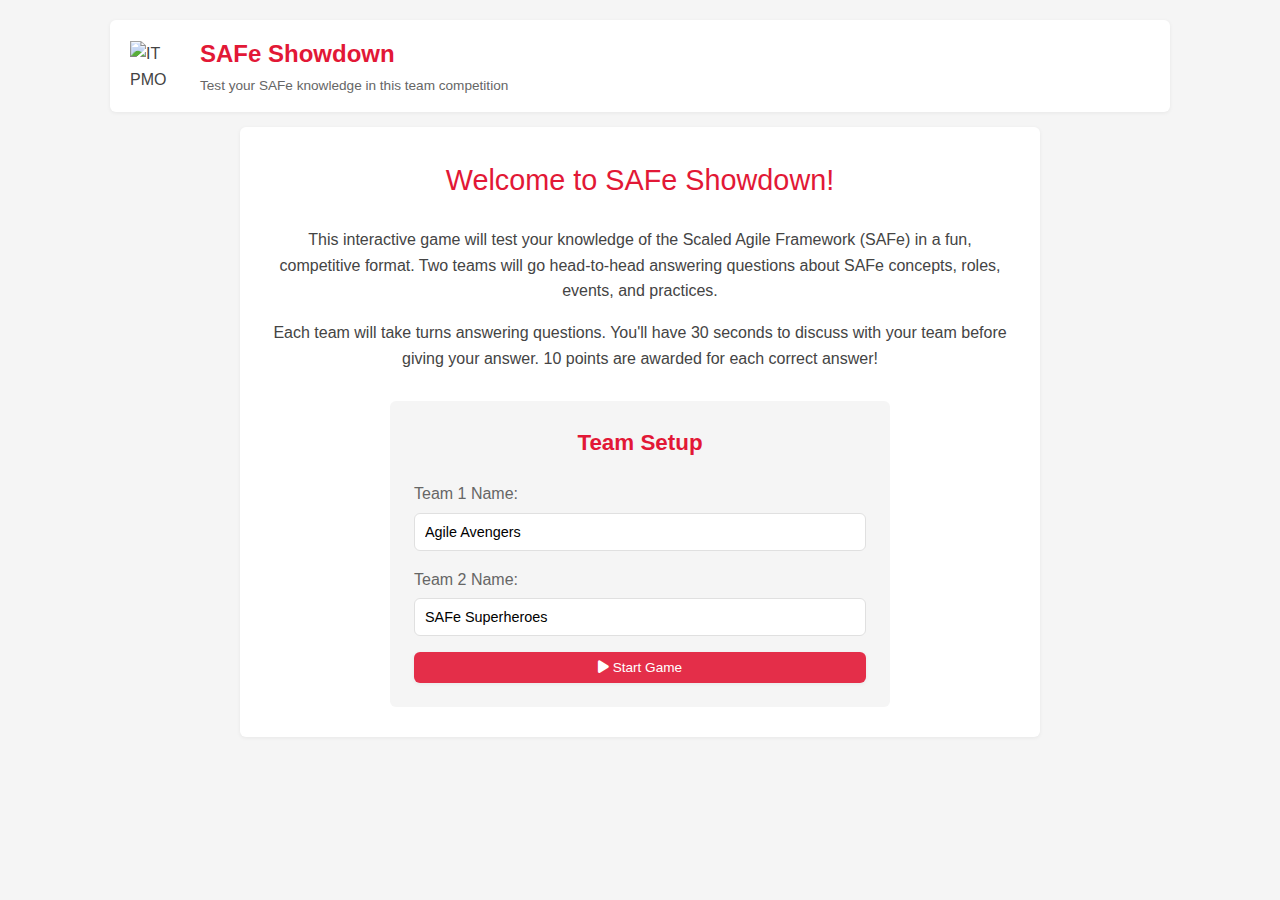
==== index.html @ 417c9593 "Add files via upload" ====
<!DOCTYPE html>
<html lang="en">
<head>
    <meta charset="UTF-8">
    <meta name="viewport" content="width=device-width, initial-scale=1.0">
    <title>SAFe Showdown</title>
    <!-- Add Font Awesome for icons -->
    <link rel="stylesheet" href="https://cdnjs.cloudflare.com/ajax/libs/font-awesome/6.4.0/css/all.min.css">
    <link rel="stylesheet" href="styles.css">
</head>
<body>
    <div class="container">
        <!-- Header with scores -->
        <header class="header">
            <div class="logo">
                <img src="logo.png" alt="IT PMO American Red Cross Logo">
            </div>
            <div class="header-with-scores">
                <div class="title-area">
                    <h1>SAFe Showdown</h1>
                    <p>Test your SAFe knowledge in this team competition</p>
                </div>
                <div class="scores-area" id="scores-section">
                    <div class="team-score-header">
                        <div class="team-name-small" id="team1-display">Agile Avengers</div>
                        <div class="score-value-header" id="team1-score">0</div>
                    </div>
                    <div class="team-score-header">
                        <div class="team-name-small" id="team2-display">SAFe Superheroes</div>
                        <div class="score-value-header" id="team2-score">0</div>
                    </div>
                </div>
            </div>
        </header>

        <!-- Introduction Screen -->
        <div id="intro-screen" class="intro-screen">
            <div class="intro-title">Welcome to SAFe Showdown!</div>
            <div class="intro-description">
                <p>This interactive game will test your knowledge of the Scaled Agile Framework (SAFe) in a fun, competitive format. Two teams will go head-to-head answering questions about SAFe concepts, roles, events, and practices.</p>
                <p>Each team will take turns answering questions. You'll have 30 seconds to discuss with your team before giving your answer. 10 points are awarded for each correct answer!</p>
            </div>
            
            <div class="team-setup">
                <h2 class="setup-title">Team Setup</h2>
                <div class="form-group">
                    <label for="team1-name">Team 1 Name:</label>
                    <input type="text" id="team1-name" placeholder="Enter team name..." value="Agile Avengers">
                </div>
                <div class="form-group">
                    <label for="team2-name">Team 2 Name:</label>
                    <input type="text" id="team2-name" placeholder="Enter team name..." value="SAFe Superheroes">
                </div>
                <button class="btn btn-primary btn-block" id="start-game-btn">
                    <i class="fas fa-play btn-icon"></i> Start Game
                </button>
            </div>
        </div>

        <!-- Game Screen (initially hidden) -->
        <div id="game-screen" style="display: none;">
            <!-- Game Area -->
            <div class="game-area">
                <div class="game-header">
                    <div class="info-section">
                        <div class="question-number">Question <span id="current-question">1</span> of <span id="total-questions">12</span></div>
                        <div class="timer-container">
                            <div class="timer" id="timer">30s</div>
                            <div class="timer-controls">
                                <button class="btn btn-timer" id="start-timer-btn">
                                    <i class="fas fa-play btn-icon"></i> Start
                                </button>
                                <button class="btn btn-timer" id="stop-timer-btn">
                                    <i class="fas fa-pause btn-icon"></i> Stop
                                </button>
                            </div>
                            <div class="timer-progress">
                                <div class="timer-bar" id="timer-progress"></div>
                            </div>
                        </div>
                    </div>
                </div>
                
                <h2 class="question-title" id="question-text">What are the four Core Values of SAFe?</h2>
                
                <div class="content-area">
                    <div class="visual-area" id="question-visual">
                        <!-- Visual content will be inserted here -->
                        <div class="difficulty-tag" id="difficulty-badge">Easy</div>
                    </div>
                                       
                    <div class="controls-area">
                        <button class="btn btn-success" id="team1-btn">
                            <i class="fas fa-check-circle btn-icon"></i>
                            <span id="team1-btn-text">Agile Avengers Correct (+10)</span>
                        </button>
                        <button class="btn btn-success" id="team2-btn">
                            <i class="fas fa-check-circle btn-icon"></i>
                            <span id="team2-btn-text">SAFe Superheroes Correct (+10)</span>
                        </button>
                        <button class="btn btn-primary" id="show-answer-btn">
                            <i class="fas fa-lightbulb btn-icon"></i> Show Answer
                        </button>
                        
                        <div class="answer-box" id="answer-container">
                            <div class="answer-title">Answer:</div>
                            <div id="answer-text">
                                <div class="value-box">Alignment</div>
                                <div class="value-box">Built-in Quality</div>
                                <div class="value-box">Transparency</div>
                                <div class="value-box">Program Execution</div>
                                <p>Learn more: <a href="https://www.scaledagile.com/resources/safe-core-values/">SAFe Core Values</a></p>
                            </div>
                        </div>
                    </div>
                </div>
                
                <!-- Updated navigation section with all buttons on the right and icons -->
                <div class="navigation">
                    <div class="navigation-right">
                        <button class="btn btn-secondary" id="prev-btn">
                            <i class="fas fa-arrow-left btn-icon"></i> Previous
                        </button>
                        <button class="btn btn-primary" id="next-btn">
                            <span>Next Question</span> <i class="fas fa-arrow-right btn-icon"></i>
                        </button>
                        <button class="btn btn-secondary" id="finish-early-btn">
                            <i class="fas fa-flag-checkered btn-icon"></i> Finish Game Early
                        </button>
                    </div>
                </div>
            </div>
        </div>

        <!-- Results Screen (initially hidden) -->
        <div class="game-over" id="game-over">
            <h2>Game Over!</h2>
            
            <div id="trophy-container" class="trophy">
                <!-- Trophy SVG will be inserted here -->
                <svg xmlns="http://www.w3.org/2000/svg" viewBox="0 0 100 100">
                    <path d="M50 10 L70 10 L70 20 L80 20 L80 40 C80 50 70 55 65 57 L65 75 L75 85 L55 85 L50 90 L45 85 L25 85 L35 75 L35 57 C30 55 20 50 20 40 L20 20 L30 20 L30 10 Z" fill="gold" stroke="#e21836" stroke-width="2" />
                    <circle cx="50" cy="35" r="15" fill="#e21836" />
                    <text x="50" y="40" text-anchor="middle" fill="white" font-size="12" font-weight="bold">1st</text>
                </svg>
            </div>
            
            <div class="winner-text" id="winner-text">Team 1 Wins!</div>
            
            <div class="results">
                <div class="result-item">
                    <span class="result-label">Total Questions:</span>
                    <span id="total-questions-result">12</span>
                </div>
                <div class="result-item" id="team1-stats">
                    <span class="result-label">Agile Avengers Score:</span>
                    <span>30</span>
                </div>
                <div class="result-item" id="team2-stats">
                    <span class="result-label">SAFe Superheroes Score:</span>
                    <span>20</span>
                </div>
            </div>
            
            <button class="btn btn-primary" id="restart-btn">
                <i class="fas fa-redo-alt btn-icon"></i> Play Again
            </button>
        </div>
    </div>

    <!-- JavaScript files - questions.js must be loaded first -->
    <script src="questions.js"></script>
    <script src="script.js"></script>
</body>
</html>
---- styles.css ----
/* SAFe Showdown - Refined UI Design with Subtle Buttons */
:root {
  --primary: #e21836;
  --primary-light: #f8383e;
  --primary-dark: #c01226;
  --primary-subtle: rgba(226, 24, 54, 0.9);
  --green: #6ac86a;
  --green-dark: #4e9a4e;
  --green-subtle: rgba(106, 200, 106, 0.9);
  --gray-dark: #444;
  --gray: #666;
  --gray-medium: #888;
  --gray-light: #e0e0e0;
  --gray-ultra-light: #f5f5f5;
  --gray-subtle: rgba(102, 102, 102, 0.85);
  --white: #fff;
  --shadow-subtle: 0 1px 4px rgba(0,0,0,0.06);
  --border-radius: 6px;
  --transition: all 0.2s ease;
  --font-main: 'Segoe UI', 'Arial', sans-serif;
}

* {
  box-sizing: border-box;
  margin: 0;
  padding: 0;
}

body {
  font-family: var(--font-main);
  background-color: var(--gray-ultra-light);
  color: var(--gray-dark);
  line-height: 1.6;
  -webkit-font-smoothing: antialiased;
  -moz-osx-font-smoothing: grayscale;
}

.container {
  max-width: 1100px;
  margin: 0 auto;
  padding: 20px;
}

/* Header */
.header {
  display: flex;
  align-items: center;
  background-color: var(--white);
  padding: 15px 20px;
  border-radius: var(--border-radius);
  box-shadow: var(--shadow-subtle);
  margin-bottom: 15px;
}

.logo {
  width: 50px;
  height: 50px;
  margin-right: 20px;
  flex-shrink: 0;
  overflow: hidden;
  display: flex;
  align-items: center;
  justify-content: center;
}

.logo img {
  width: 100%;
  height: 100%;
  object-fit: contain;
}

.header-content {
  flex: 1;
}

.header-with-scores {
  display: flex;
  justify-content: space-between;
  align-items: center;
  width: 100%;
}

.title-area h1 {
  color: var(--primary);
  font-size: 1.5rem;
  font-weight: 600;
  margin-bottom: 2px;
}

.title-area p {
  color: var(--gray);
  font-size: 0.85rem;
}

.scores-area {
  display: flex;
  gap: 30px;
}

.team-score-header {
  text-align: center;
}

.team-name-small {
  color: var(--primary);
  font-size: 0.9rem;
  font-weight: 600;
  margin-bottom: 3px;
}

.score-value-header {
  font-size: 1.8rem;
  font-weight: 700;
  color: var(--gray-dark);
  line-height: 1;
}

/* Game area */
.game-area {
  background-color: var(--white);
  border-radius: var(--border-radius);
  box-shadow: var(--shadow-subtle);
  padding: 20px;
  margin-bottom: 15px;
}

.game-header {
  display: flex;
  justify-content: space-between;
  align-items: center;
  margin-bottom: 15px;
  padding-bottom: 15px;
  border-bottom: 1px solid var(--gray-light);
}

.info-section {
  display: flex;
  align-items: center;
  gap: 15px;
}

.question-number {
  font-size: 0.9rem;
  color: var(--gray);
}

.timer-container {
  display: flex;
  align-items: center;
  gap: 10px;
}

.timer {
  background-color: var(--primary);
  color: var(--white);
  font-weight: 600;
  padding: 6px 14px;
  border-radius: 50px;
  font-size: 0.9rem;
  min-width: 50px;
  text-align: center;
}

.timer-controls {
  display: flex;
  gap: 5px;
}

.timer-progress {
  width: 100px;
  height: 3px;
  background-color: var(--gray-light);
  border-radius: 2px;
  overflow: hidden;
  margin-left: 5px;
}

.timer-bar {
  height: 100%;
  background-color: var(--primary);
  width: 100%;
  transition: width 1s linear;
}

.question-title {
  font-size: 1.4rem;
  font-weight: 600;
  color: var(--primary);
  margin-bottom: 20px;
}

.content-area {
  display: flex;
  gap: 20px;
}

.visual-area {
  flex: 1.5;
  background-color: var(--gray-ultra-light);
  border-radius: var(--border-radius);
  padding: 20px;
  position: relative;
  min-height: 300px;
  display: flex;
  align-items: center;
  justify-content: center;
}

.controls-area {
  flex: 1;
  display: flex;
  flex-direction: column;
  gap: 10px;
}

.difficulty-tag {
  position: absolute;
  top: 10px;
  right: 10px;
  background-color: var(--primary-subtle);
  color: var(--white);
  padding: 4px 10px;
  border-radius: 3px;
  font-size: 0.8rem;
  font-weight: 500;
}

.answer-box {
  background-color: var(--gray-ultra-light);
  border-radius: var(--border-radius);
  padding: 16px;
  margin-top: 10px;
  border-left: 3px solid var(--primary);
  display: none;
  max-height: 300px;
  overflow-y: auto;
}

.answer-title {
  font-weight: 600;
  color: var(--primary);
  margin-bottom: 8px;
}

.value-box {
  background: #ffebee;
  border-radius: 4px;
  padding: 8px 12px;
  margin: 5px;
  display: inline-block;
  font-weight: 500;
}

/* Navigation - Updated to align buttons to the right */
.navigation {
  display: flex;
  justify-content: flex-end; /* Align to the right */
  margin-top: 20px;
}

.navigation-right {
  display: flex;
  gap: 10px; /* Space between buttons */
}

/* Button styles - More subtle appearance with icons */
.btn {
  border: none;
  border-radius: var(--border-radius);
  font-family: var(--font-main);
  font-weight: 500;
  padding: 8px 12px;
  cursor: pointer;
  transition: var(--transition);
  font-size: 0.85rem;
  text-align: center;
  box-shadow: var(--shadow-subtle);
  display: flex;
  align-items: center;
  gap: 6px;
}

.btn:hover:not(:disabled) {
  transform: translateY(-1px);
  box-shadow: 0 2px 5px rgba(0,0,0,0.1);
}

.btn:active:not(:disabled) {
  transform: translateY(0);
  box-shadow: var(--shadow-subtle);
}

.btn:disabled {
  opacity: 0.5;
  cursor: not-allowed;
}

.btn-icon {
  font-size: 0.9rem;
}

.btn-primary {
  background-color: var(--primary-subtle);
  color: var(--white);
}

.btn-primary:hover:not(:disabled) {
  background-color: var(--primary);
}

.btn-secondary {
  background-color: var(--gray-subtle);
  color: var(--white);
}

.btn-secondary:hover:not(:disabled) {
  background-color: var(--gray-dark);
}

.btn-success {
  background-color: var(--green-subtle);
  color: var(--white);
}

.btn-success:hover:not(:disabled) {
  background-color: var(--green);
}

.btn-timer {
  background-color: var(--gray-subtle);
  color: var(--white);
  padding: 5px 8px;
  font-size: 0.75rem;
  min-width: unset;
}

/* Intro screen */
.intro-screen {
  padding: 30px;
  max-width: 800px;
  margin: 0 auto;
  background-color: var(--white);
  border-radius: var(--border-radius);
  box-shadow: var(--shadow-subtle);
}

.intro-title {
  font-size: 1.8rem;
  color: var(--primary);
  text-align: center;
  margin-bottom: 24px;
}

.intro-description {
  margin-bottom: 30px;
  text-align: center;
}

.intro-description p {
  margin-bottom: 16px;
}

.team-setup {
  max-width: 500px;
  margin: 0 auto;
  background-color: var(--gray-ultra-light);
  border-radius: var(--border-radius);
  padding: 24px;
}

.setup-title {
  font-size: 1.4rem;
  color: var(--primary);
  margin-bottom: 20px;
  text-align: center;
}

.form-group {
  margin-bottom: 16px;
}

.form-group label {
  display: block;
  font-weight: 500;
  margin-bottom: 6px;
  color: var(--gray);
}

.form-group input {
  width: 100%;
  padding: 10px;
  border: 1px solid var(--gray-light);
  border-radius: var(--border-radius);
  font-family: var(--font-main);
  font-size: 0.9rem;
  transition: var(--transition);
}

.form-group input:focus {
  outline: none;
  border-color: var(--primary);
  box-shadow: 0 0 0 2px rgba(226, 24, 54, 0.1);
}

.btn-block {
  display: block;
  width: 100%;
  justify-content: center;
}

/* Game over screen */
.game-over {
  text-align: center;
  padding: 30px;
  max-width: 600px;
  margin: 0 auto;
  display: none;
  background-color: var(--white);
  border-radius: var(--border-radius);
  box-shadow: var(--shadow-subtle);
}

.game-over h2 {
  font-size: 1.8rem;
  margin-bottom: 20px;
  color: var(--gray-dark);
}

.trophy {
  width: 120px;
  height: 120px;
  margin: 0 auto 24px;
}

.winner-text {
  font-size: 2rem;
  color: var(--primary);
  margin-bottom: 24px;
  font-weight: 600;
}

.results {
  background-color: var(--gray-ultra-light);
  border-radius: var(--border-radius);
  padding: 20px;
  margin-bottom: 24px;
}

.result-item {
  display: flex;
  justify-content: space-between;
  padding: 8px 0;
  border-bottom: 1px solid var(--gray-light);
}

.result-item:last-child {
  border-bottom: none;
}

.result-label {
  font-weight: 500;
}

/* Responsive adjustments */
@media (max-width: 768px) {
  .container {
    padding: 10px;
  }
  
  .header {
    flex-direction: column;
    text-align: center;
  }
  
  .logo {
    margin-right: 0;
    margin-bottom: 10px;
  }
  
  .header-with-scores {
    flex-direction: column;
    gap: 15px;
  }
  
  .game-header {
    flex-direction: column;
    align-items: flex-start;
    gap: 10px;
  }
  
  .content-area {
    flex-direction: column;
  }
  
  .navigation {
    justify-content: center;
  }
  
  .navigation-right {
    flex-wrap: wrap;
    justify-content: center;
  }
  
  .navigation-right .btn {
    flex: 1;
    min-width: 100px;
  }
}

/* NEW STYLES: Multiple choice options styling */
/* This is a completely different approach that doesn't modify the visual area */

/* Content area with options should be standard */
.content-area.with-options {
  display: flex;
  flex-direction: column;
}

/* Multiple choice container */
.multiple-choice-container {
  background-color: var(--gray-ultra-light);
  border-radius: var(--border-radius);
  padding: 20px;
  margin-top: 20px;
  width: 100%;
}

/* Title for options */
.options-title {
  font-weight: 600;
  color: var(--gray-dark);
  font-size: 1rem;
  margin-bottom: 15px;
}

/* Grid layout for options */
.options-grid {
  display: grid;
  grid-template-columns: 1fr;
  gap: 10px;
}

@media (min-width: 768px) {
  .options-grid {
    grid-template-columns: 1fr 1fr;
  }
}

/* Individual option items */
.option-item {
  background-color: var(--white);
  border: 1px solid var(--gray-light);
  border-radius: var(--border-radius);
  padding: 12px 16px;
  cursor: pointer;
  transition: var(--transition);
  font-size: 0.95rem;
  position: relative;
  padding-left: 40px;
}

.option-item:before {
  content: "";
  position: absolute;
  left: 14px;
  top: 50%;
  transform: translateY(-50%);
  width: 18px;
  height: 18px;
  border: 2px solid var(--gray-medium);
  border-radius: 50%;
}

.option-item:hover {
  background-color: #f0f0f0;
  border-color: var(--gray-medium);
}

.option-item.selected {
  background-color: rgba(226, 24, 54, 0.08);
  border-color: var(--primary);
}

.option-item.selected:before {
  background-color: var(--primary);
  border-color: var(--primary);
}

.option-item.selected:after {
  content: "";
  position: absolute;
  left: 19px;
  top: 50%;
  transform: translateY(-50%) rotate(45deg);
  width: 6px;
  height: 10px;
  border-right: 2px solid white;
  border-bottom: 2px solid white;
}

.option-item.correct {
  background-color: rgba(106, 200, 106, 0.15);
  border-color: var(--green);
}

.option-item.correct:before {
  background-color: var(--green);
  border-color: var(--green);
}

.option-item.incorrect {
  background-color: rgba(226, 24, 54, 0.15);
  border-color: var(--primary);
}

/* Answer container for multiple choice */
#mc-answer-container {
  margin-top: 15px;
  width: 100%;
}
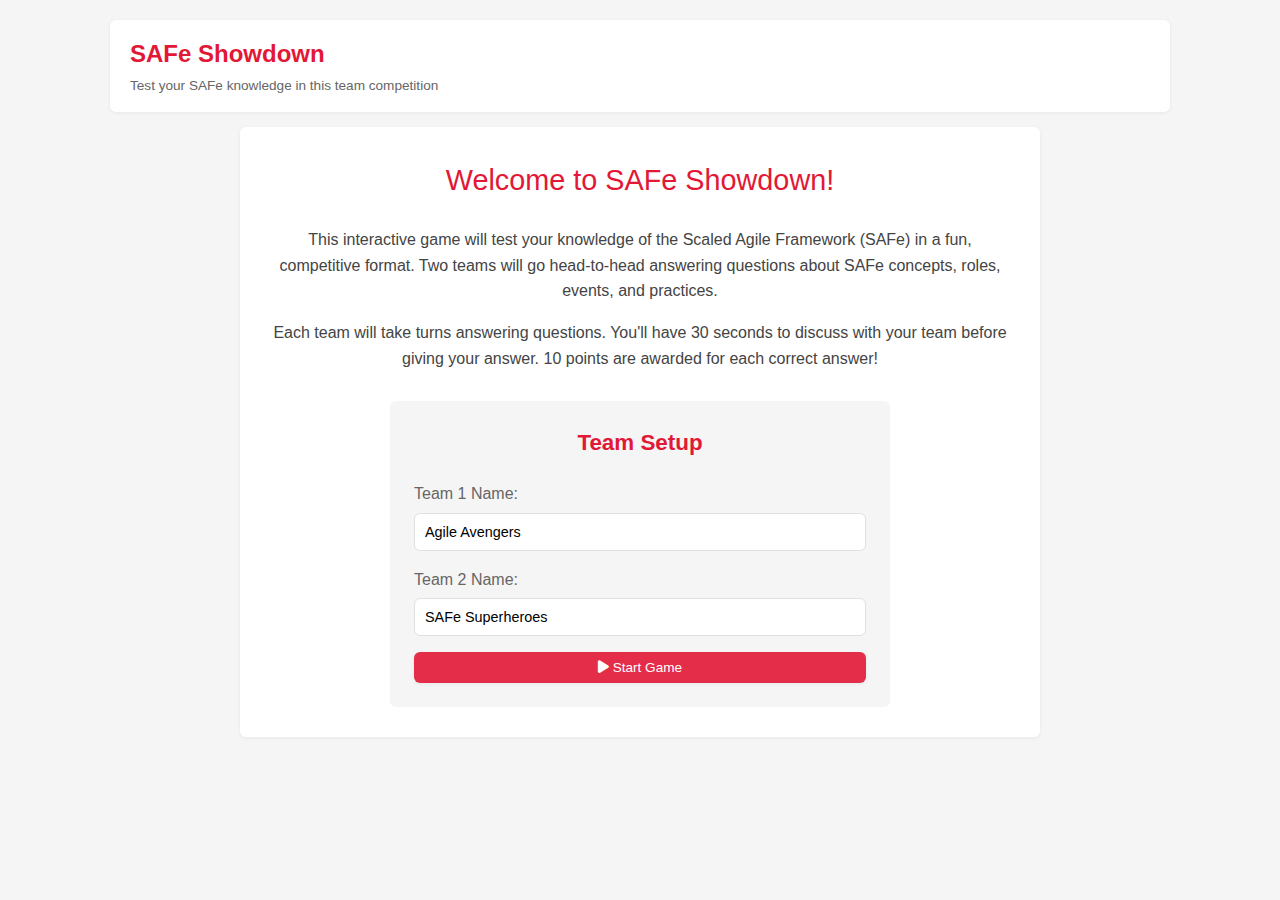
==== commit b0d028c3: "Update index.html" ====
--- a/index.html
+++ b/index.html
@@ -12,9 +12,6 @@
     <div class="container">
         <!-- Header with scores -->
         <header class="header">
-            <div class="logo">
-                <img src="logo.png" alt="IT PMO American Red Cross Logo">
-            </div>
             <div class="header-with-scores">
                 <div class="title-area">
                     <h1>SAFe Showdown</h1>
@@ -172,4 +169,4 @@
     <script src="questions.js"></script>
     <script src="script.js"></script>
 </body>
-</html>+</html>
